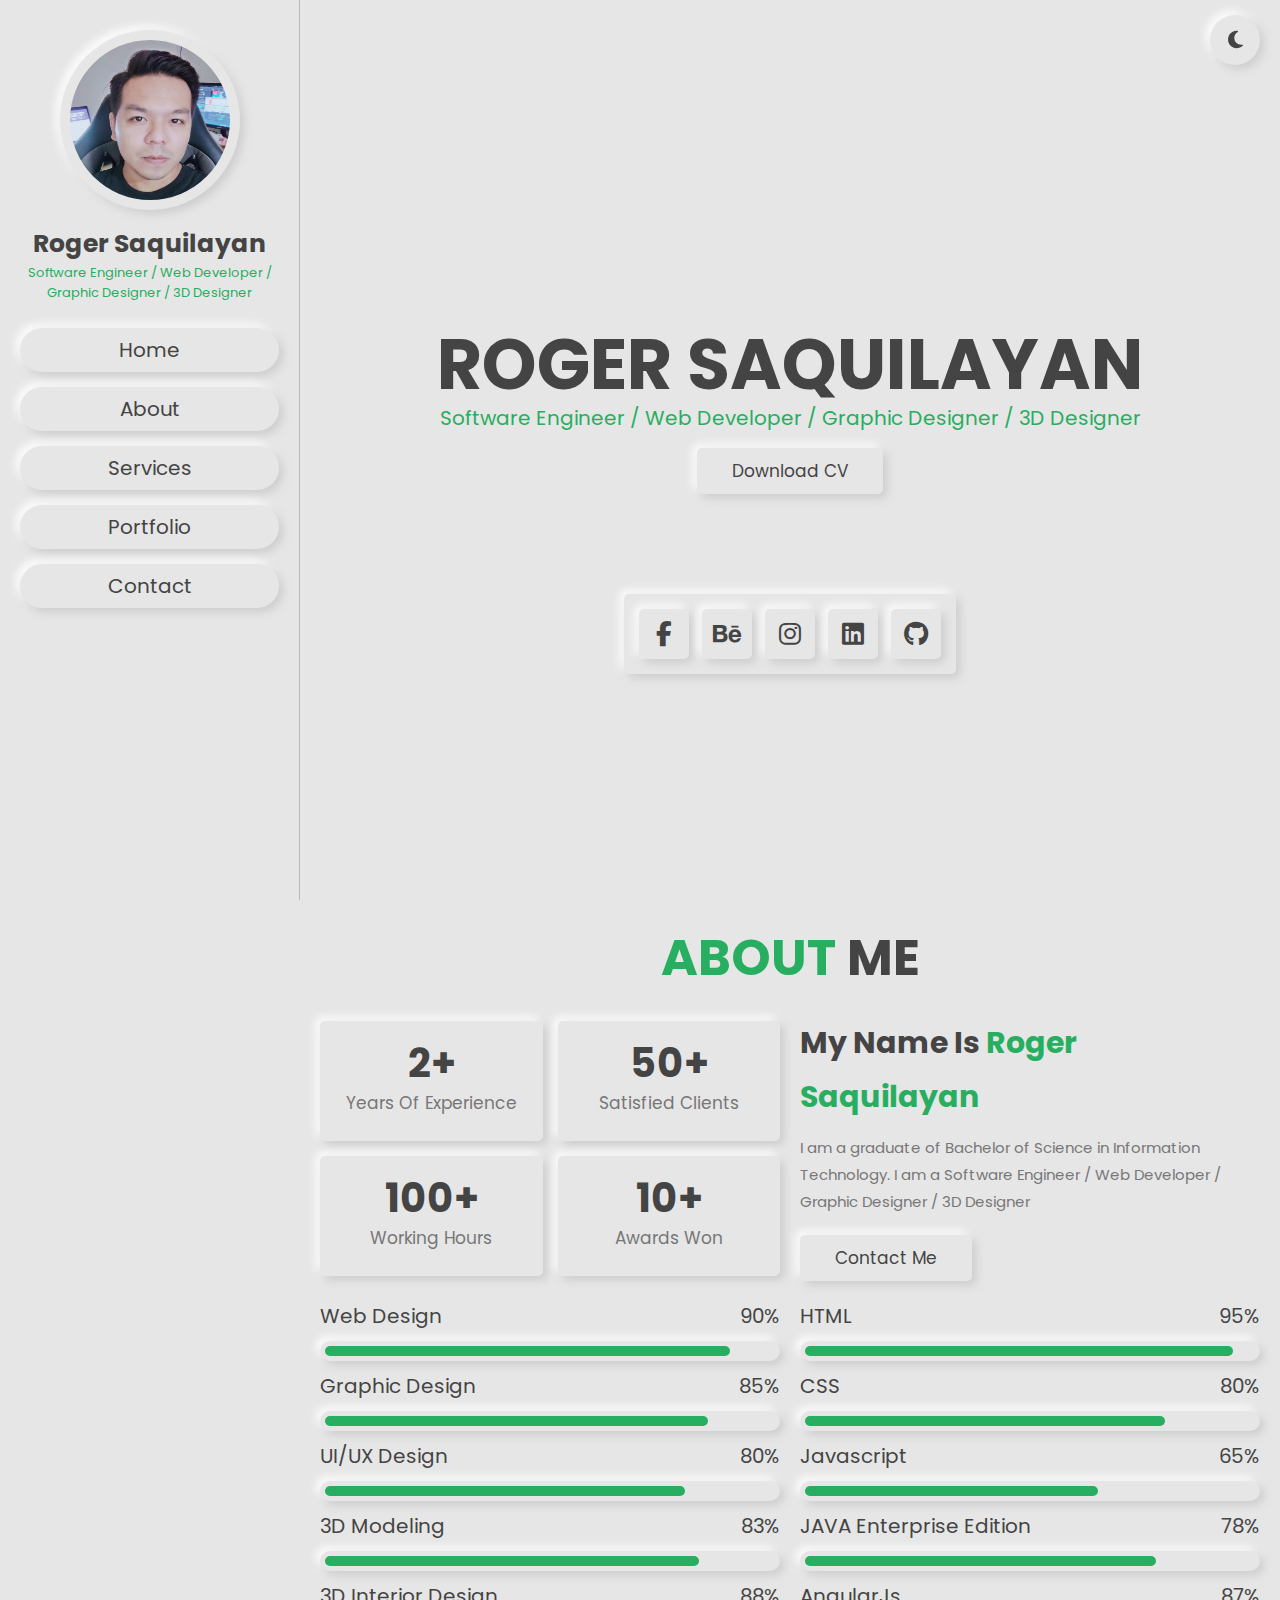
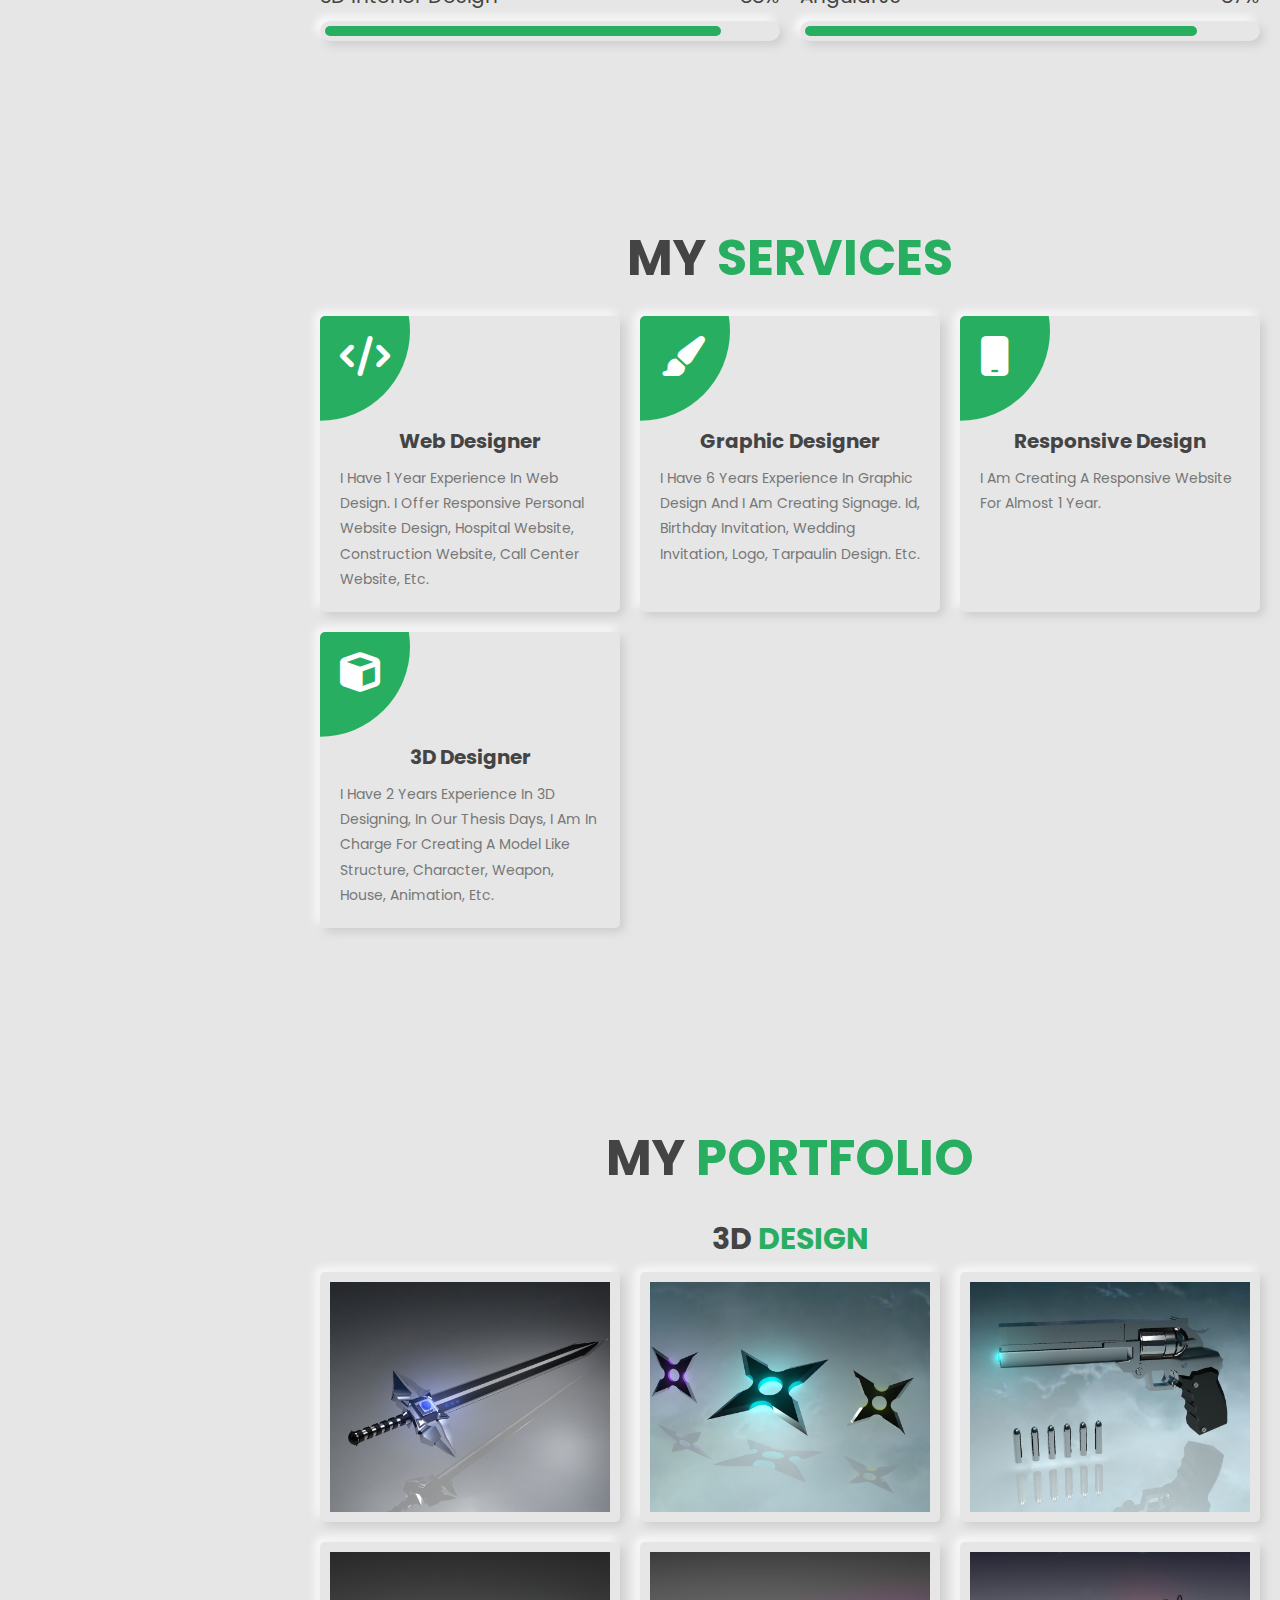
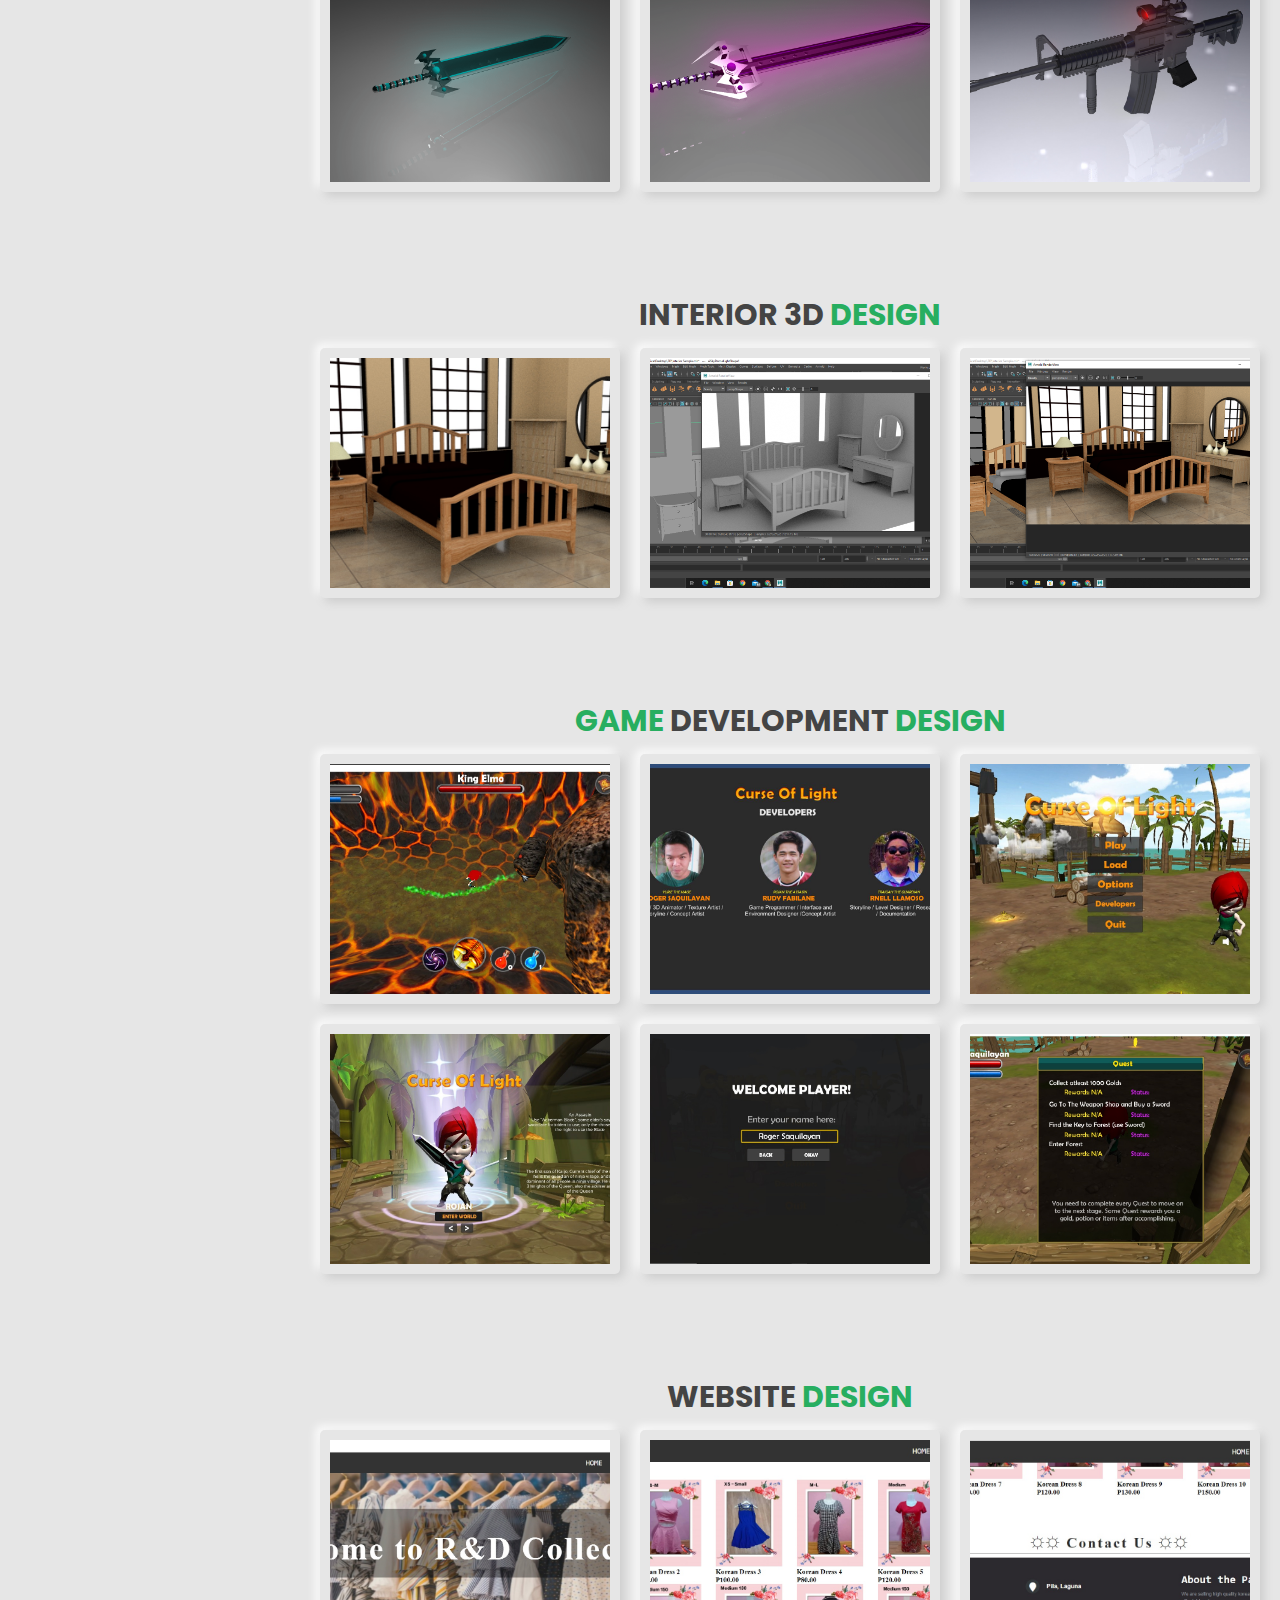
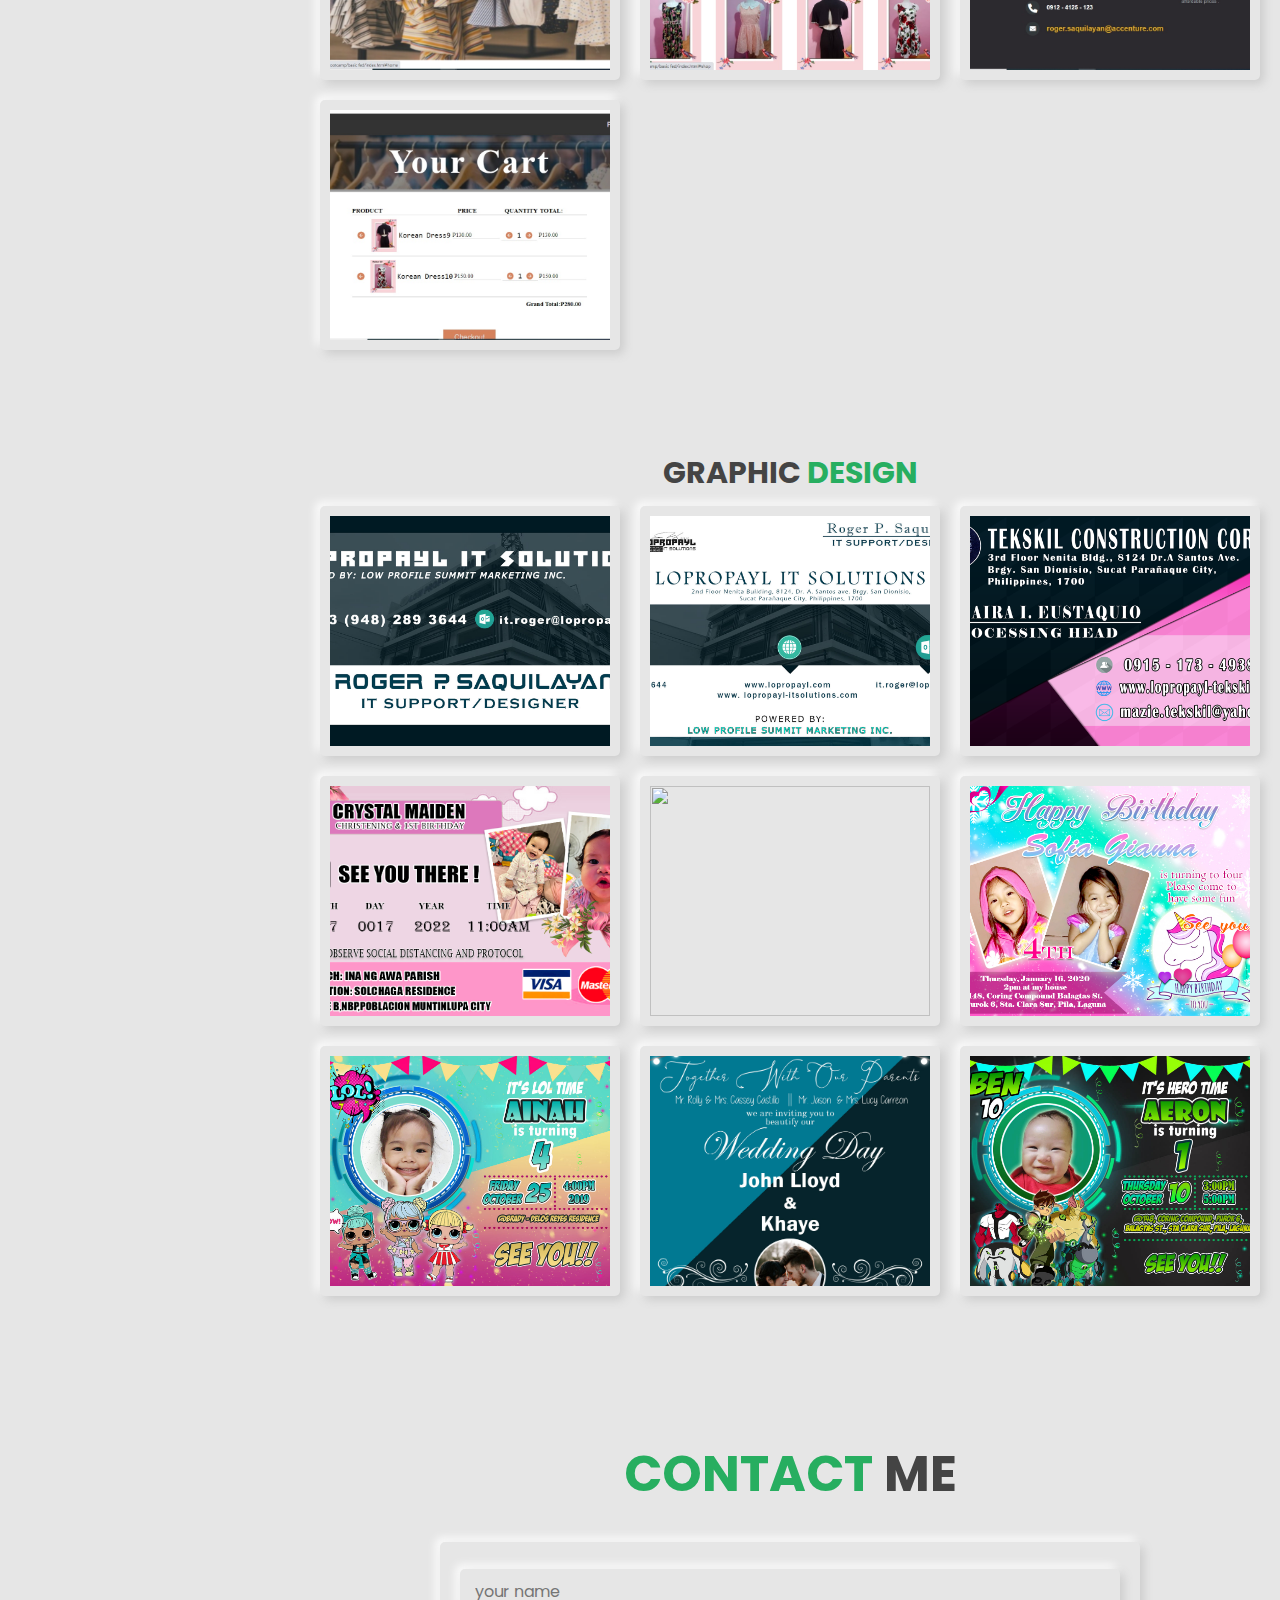
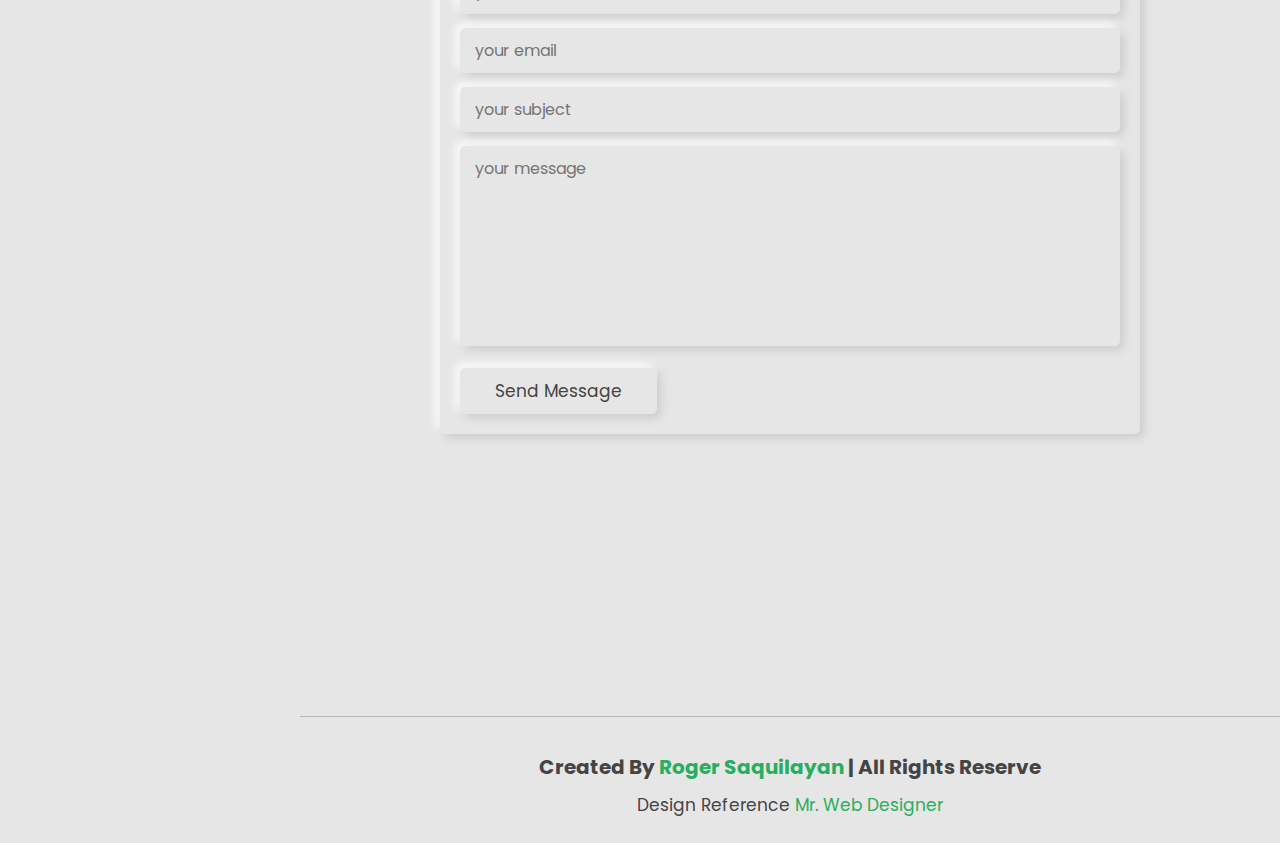
==== index.html @ 57793766 "2nd commit github" ====
<!DOCTYPE html>
<html lang="en">
<head>
    <meta charset="UTF-8">
    <meta http-equiv="X-UA-Compatible" content="IE=edge">
    <meta name="viewport" content="width=device-width, initial-scale=1.0">
    <title>Roger Saquilayan</title>

    <!-- font awesome cdn link  -->
    <link rel="stylesheet" href="https://cdnjs.cloudflare.com/ajax/libs/font-awesome/6.1.1/css/all.min.css">

    <!-- custome css file link -->
    <link rel="stylesheet" href="style.css">
</head>
<body>
    
    <!-- header section start -->
    <header class="header">

        <div class="user">
            <img src="image/profile.jpg" alt="">
            <h3>Roger Saquilayan</h3>
            <p>
                Software Engineer / Web developer / Graphic Designer / 3D Designer
            </p>
        </div>

        <nav class="navbar">
            <a href="#home">home</a>
            <a href="#about">about</a>
            <a href="#services">services</a>
            <a href="#portfolio">portfolio</a>
            <a href="#contact">contact</a>
        </nav>

    </header>
    <!-- header section end -->

    <div id="menu-btn" class="fas fa-bars"></div>

    <!-- theme toggler -->

    <div id="theme-toggler" class="fas fa-moon"></div>


    <!-- home section start -->

    <section class="home" id="home">
        <div class="content">
            <h3>Roger Saquilayan</h3>
            <p>Software Engineer / Web developer / Graphic Designer / 3D Designer</p>
            <a href="data/Roger CV 2022.pdf" class="btn" download>Download CV</a>
        </div>

        <div class="share">
            <a href="https://www.facebook.com/rogersaqui1234/" class="fab fa-facebook-f"></a>
            <a href="https://www.behance.net/yurie2315" class="fab fa-behance"></a>
            <a href="https://www.instagram.com/rogersaquilayan/" class="fab fa-instagram"></a>
            <a href="https://www.linkedin.com/in/roger-saquilayan-77a71b1bb/" class="fab fa-linkedin"></a>
            <a href="https://github.com/yurie2315" class="fab fa-github"></a>
        </div>
    </section>

    <!-- home section end -->


    <!-- about section start  -->

    <section class="about" id="about">

        <h1 class="heading"><span>about</span> me</h1>
        <div class="row">
            <div class="box-container">

                <div class="box">
                    <h3>2+</h3>
                    <p>years of experience</p>
                </div>

                <div class="box">
                    <h3>50+</h3>
                    <p>Satisfied clients</p>
                </div>

                <div class="box">
                    <h3>100+</h3>
                    <p>Working hours</p>
                </div>

                <div class="box">
                    <h3>10+</h3>
                    <p>Awards won</p>
                </div>

            </div>

            <div class="content">
                <h3>my name is <span>Roger Saquilayan</span></h3>
                <p>I am a graduate of Bachelor of Science in Information Technology.
                     I am a Software Engineer / Web Developer / Graphic Designer / 3D Designer
                </p>

                <a href="#" class="btn">contact me</a>
            </div>

        </div>

        <div class="row">

            <div class="progress">
                <h3>web design <span>90%</span></h3>
                <div class="bar bar-1-1"><span></span></div>
                <h3>graphic design <span>85%</span></h3>
                <div class="bar bar-1-2"><span></span></div>
                <h3>UI/UX design <span>80%</span></h3>
                <div class="bar bar-1-3"><span></span></div>
                <h3>3D modeling <span>83%</span></h3>
                <div class="bar bar-1-4"><span></span></div>
                <h3>3D interior design <span>88%</span></h3>
                <div class="bar bar-1-5"><span></span></div>
            </div>

            <div class="progress">
                <h3>HTML <span>95%</span></h3>
                <div class="bar bar-2-1"><span></span></div>
                <h3>CSS <span>80%</span></h3>
                <div class="bar bar-2-2"><span></span></div>
                <h3>javascript <span>65%</span></h3>
                <div class="bar bar-2-3"><span></span></div>
                <h3>JAVA Enterprise Edition <span>78%</span></h3>
                <div class="bar bar-2-4"><span></span></div>
                <h3>AngularJs <span>87%</span></h3>
                <div class="bar bar-2-5"><span></span></div>
            </div>

        </div>

    </section>

    <!-- about section end  -->

    <!-- service section start  -->

    <section class="services" id="services">
        <h1 class="heading">my <span>services</span></h1>

        <div class="box-container">

            <div class="box">
                <i class="fas fa-code"></i>
                <h3>web designer</h3>
                <p> I have 1 year experience in Web Design.
                    I offer responsive Personal Website Design, Hospital Website, Construction Website,
                    Call Center Website, Etc.</p>
            </div>

             <div class="box">
                <i class="fas fa-paint-brush"></i>
                <h3>graphic designer</h3>
                <p>I have 6 years experience in graphic design and I am creating signage. id, 
                    birthday invitation, wedding invitation, logo, tarpaulin design. etc.</p>
            </div>

            <div class="box">
                <i class="fas fa-mobile"></i>
                <h3>responsive design</h3>
                <p>I am creating a responsive website for almost 1 year.</p>
            </div>

            <div class="box">
                <i class="fas fa-cube"></i>
                <h3>3D Designer</h3>
                <p>I have 2 years experience in 3D Designing, In our thesis days, i am in charge for creating
                    a model like structure, character, weapon, house, animation, etc.
                </p>
            </div>

        </div>
    </section>

    <!-- service section end  -->

    <!-- portfolio section start  -->

    <section class="portfolio" id="portfolio">

        <h1 class="heading">my <span>portfolio</span></h1>

        <!-- 3D Design  -->
            <h3 class="subheading">3D <span>Design</span> </h3>
            <div class="box-container">
            
                <div class="box">
                    <img src="image/3D-1.jpeg" alt="">
                    <div class="content">
                        <h3>Sci-fi Sword</h3>
                    </div>
                </div>

                <div class="box">
                    <img src="image/3D-2.jpeg" alt="">
                    <div class="content">
                        <h3>Shuriken</h3>
                    </div>
                </div>

                <div class="box">
                    <img src="image/3D-3.jpeg" alt="">
                    <div class="content">
                        <h3>vash stampede gun</h3>
                    </div>
                </div>

                <div class="box">
                    <img src="image/3D-4.png" alt="">
                    <div class="content">
                        <h3>Final fantasy sword</h3>
                    </div>
                </div>

                <div class="box">
                    <img src="image/3D-5.png" alt="">
                    <div class="content">
                        <h3>Customize Sci-fi Sword</h3>
                    </div>
                </div>

                <div class="box">
                    <img src="image/3D-6.jpeg" alt="">
                    <div class="content">
                        <h3>M4A1 Rifle</h3>
                    </div>
                </div>

            </div>

<!-- Interior Design  -->
            <h3 class="subheading">Interior 3D <span>Design</span> </h3>
            <div class="box-container">
                <div class="box">
                    <img src="image/I3D-1.jpg" alt="">
                    <div class="content">
                        <h3>Interior Design Room</h3>
                    </div>
                </div>

                <div class="box">
                    <img src="image/I3D-2.png" alt="">
                    <div class="content">
                        <h3>Interior Design Room Preview</h3>
                    </div>
                </div>

                <div class="box">
                    <img src="image/I3D-3.png" alt="">
                    <div class="content">
                        <h3>Interior Design Room Render Preview</h3>
                    </div>
                </div>
            </div>


<!-- Game Developer Thesis  -->

            <h3 class="subheading"><span> Game </span> Development <span>Design</span> </h3>
            <div class="box-container">
                <div class="box">
                    <img src="image/TD-1.jpg" alt="">
                    <div class="content">
                        <h3>Curse of Light Boss</h3>
                    </div>
                </div>

                <div class="box">
                    <img src="image/TD-2.jpg" alt="">
                    <div class="content">
                        <h3>Curse of Light Developer</h3>
                    </div>
                </div>

                <div class="box">
                    <img src="image/TD-3.jpg" alt="">
                    <div class="content">
                        <h3>Curse of Light main menu</h3>
                    </div>
                </div>

                <div class="box">
                    <img src="image/TD-4.jpg" alt="">
                    <div class="content">
                        <h3>Curse of Light Character Selection</h3>
                    </div>
                </div>

                <div class="box">
                    <img src="image/TD-5.jpg" alt="">
                    <div class="content">
                        <h3>Curse of Light Choosing name</h3>
                    </div>
                </div>

                <div class="box">
                    <img src="image/TD-6.jpg" alt="">
                    <div class="content">
                        <h3>Curse of Light in Game</h3>
                    </div>
                </div>
            </div>

<!-- Website Design  -->


            <h3 class="subheading">Website <span>Design</span> </h3>
            <div class="box-container">
                <div class="box">
                    <img src="image/WD-1.jpg" alt="">
                    <div class="content">
                        <h3>R&D Collection home</h3>
                    </div>
                </div>

                <div class="box">
                    <img src="image/WD-1-shop.jpg" alt="">
                    <div class="content">
                        <h3>R&D Collection shop</h3>
                    </div>
                </div>

                <div class="box">
                    <img src="image/WD-1-contact.jpg" alt="">
                    <div class="content">
                        <h3>R&D Collection contact</h3>
                    </div>
                </div>

                <div class="box">
                    <img src="image/WD-1-cart.jpg" alt="">
                    <div class="content">
                        <h3>R&D Collection cart</h3>
                    </div>
                </div>
            </div>

<!-- Graphic Design  -->

            <h3 class="subheading">Graphic <span>Design</span> </h3>
            <div class="box-container">
                <div class="box">
                    <img src="image/GD-1.jpg" alt="">
                    <div class="content">
                        <h3>LP Business Card</h3>
                    </div>
                </div>

                <div class="box">
                    <img src="image/GD-2.jpg" alt="">
                    <div class="content">
                        <h3>LP Business Card 2</h3>
                    </div>
                </div>

                <div class="box">
                    <img src="image/GD-3.png" alt="">
                    <div class="content">
                        <h3>Tekskil Business Card</h3>
                    </div>
                </div>

                <div class="box">
                    <img src="image/GD-4.jpg" alt="">
                    <div class="content">
                        <h3>ATM Invitation Card Design</h3>
                    </div>
                </div>

                <div class="box">
                    <img src="image/GD-5.jpg" alt="">
                    <div class="content">
                        <h3>Tarpaulin 4x7</h3>
                    </div>
                </div>

                <div class="box">
                    <img src="image/GD-6.jpg" alt="">
                    <div class="content">
                        <h3>Birthday Invitation Card</h3>
                    </div>
                </div>

                <div class="box">
                    <img src="image/GD-7.jpg" alt="">
                    <div class="content">
                        <h3>Birthday Invitation Card 2</h3>
                    </div>
                </div>

                <div class="box">
                    <img src="image/GD-8.jpg" alt="">
                    <div class="content">
                        <h3>Wedding Invitation</h3>
                    </div>
                </div>

                <div class="box">
                    <img src="image/GD-9.jpg" alt="">
                    <div class="content">
                        <h3>Birthday Invitation Card 3</h3>
                    </div>
                </div>
            </div>

            
    </section>

    <!-- portfolio section end  -->

    <!-- contact section start  -->

    <section class="contact" id="contact">
        <h1 class="heading"><span>contact</span> me</h1>

        <form action="https://formsubmit.co/yurie_2315@yahoo.com" method="POST">
            <input type="text" placeholder="your name" class="box" name="name" id="name">
            <input type="email" placeholder="your email" class="box" name="email" id="emailInfo">
            <input type="text" placeholder="your subject" class="box" name="subject" id="phoneNumber">
            <textarea name="" class="box" placeholder="your message" name="comments, questions" id="comments" cols="30" rows="10"></textarea>
            <input type="submit" value="send message" class="btn">
        </form>
    </section>

    <!-- contact section end  -->

    <div class="credit">
        <h3> created by <span> Roger Saquilayan</span> | all rights reserve </h3>
        <p> Design reference<a href="https://www.youtube.com/c/MrWebDesignerAnas"> <span> Mr. Web Designer </span></a></p>
    </div>
    
    


    <!-- custom js file link  -->
    <script src="script.js"></script>

</body>
</html>
---- style.css ----
@import url('https://fonts.googleapis.com/css2?family=Poppins:wght@100;200;300;400;500;600;700&display=swap');

:root{
    --green:#27ae60;
    --black:#444;
    --light-color:#777;
    --bg-color:#e6e6e6;
    --border: .1rem solid rgba(0,0,0,.2);
    --box-shadow: .4rem .4rem 1rem #ccc,
                  -.4rem -.4rem 1rem #fff;
    --box-shadow-inset: .4rem .4rem 1rem #ccc inset,
                  -.4rem -.4rem 1rem #fff inset;
}


*{
    font-family: 'Poppins', sans-serif;
    margin: 0; padding: 0;
    box-sizing: border-box;
    outline: none; border: none;
    text-decoration: none;
    text-transform: capitalize;
    transition: .2s linear;
}


html {
    font-size: 62.5%;
    overflow-x: hidden;
    scroll-behavior: smooth;
}

body {
    background: var(--bg-color);
    padding-left: 30rem;
}

body.active {
    --black:#fff;
    --light-color:#ddd;
    --bg-color:#222;
    --border: .1rem solid rgba(0,0,0,.2);
    --box-shadow: .4rem .4rem 1rem #111,
                  -.4rem -.4rem 1rem #333;
    --box-shadow-inset: .4rem .4rem 1rem #111 inset,
                  -.4rem -.4rem 1rem #333 inset;
}

section {
    min-height: 100vh;
    padding: 2rem;
}

.btn {
    margin-top: 1rem;
    display: inline-block;
    padding: 1rem 3.5rem;
    border-radius: .5rem;
    font-size: 1.7rem;
    cursor: pointer;
    background: none;
    color: var(--black);
    box-shadow: var(--box-shadow);
}

.btn:hover {
    box-shadow: var(--box-shadow-inset);
    color: var(--green);
}

.heading {
    text-align: center;
    font-size: 5rem;
    color: var(--black);
    text-transform: uppercase;
    padding-bottom: 2rem;
}

.heading span {
    color: var(--green);
    text-transform: uppercase;
}

.subheading {
    text-align: center;
    font-size: 3rem;
    color: var(--black);
    text-transform: uppercase;
    padding-bottom: 1rem;
}

.subheading span {
    color: var(--green);
    text-transform: uppercase;
}

.header {
    position: fixed;
    top:0; left: 0;
    z-index: 999;
    background: var(--bg-color);
    width: 30rem;
    border-right: var(--border);
    height: 100%;
    padding: 2rem;
    text-align: center;
}

.header .user img {
    margin: 1rem 0;
    border: 1rem solid transparent;
    border-radius: 50%;
    height: 18rem;
    width: 18rem;
    box-shadow: var(--box-shadow);
}

.header .user h3 {
    color: var(--black);
    font-size: 2.5rem;
}

.header .user p {
    color: var(--green);
    font-size: 1.3rem;
}

.header .navbar {
    padding-top: 1rem;
}

.header .navbar a {
    display: block;
    margin: 1.5rem 0;
    padding: .7rem;
    border-radius: 5rem;
    font-size: 2rem;
    box-shadow: var(--box-shadow);
    color: var(--black);
}

.header .navbar a:hover {
    background: var(--green);
    color: #fff;
}


#menu-btn {
    position: fixed;
    top: 1.5rem; left: 2rem;
    z-index: 1000;
    height: 5rem;
    width: 5rem;
    line-height: 5rem;
    border-radius: 50%;
    font-size: 2rem;
    cursor: pointer;
    box-shadow: var(--box-shadow);
    text-align: center;
    color: var(--black);
    display: none;
    background: var(--bg-color);
}


#menu-btn:hover {
    color: var(--green);
    box-shadow: var(--box-shadow-inset);
}


#theme-toggler {
    position: fixed;
    top: 1.5rem; right: 2rem;
    z-index: 1000;
    height: 5rem;
    width: 5rem;
    line-height: 5rem;
    border-radius: 50%;
    font-size: 2rem;
    cursor: pointer;
    box-shadow: var(--box-shadow);
    text-align: center;
    color: var(--black);
    background: var(--bg-color);
}

#theme-toggler:hover {
    color: var(--green);
    box-shadow: var(--box-shadow-inset);
}

.home {
    display: flex;
    flex-flow: column;
    align-items: center;
    justify-content: center;
    text-align: center;
}

.home .content h3{
    font-size: 7rem;
    color: var(--black);
    line-height: 1.1;
    text-transform: uppercase;
}

.home .content p{
    font-size: 2rem;
    color: var(--green);
    padding-bottom: .5rem;
}

.home .share {
    position: relative;
    top: 10rem;
    border-radius: .5rem;
    box-shadow: var(--box-shadow);
    padding: 1rem;
}

.home .share a {
    height: 5rem;
    width: 5rem;
    line-height: 5rem;
    box-shadow: var(--box-shadow);
    margin: .5rem;
    font-size: 2.5rem;
    color: var(--black);
    border-radius: .5rem;
}

.home .share a:hover {
    box-shadow: var(--box-shadow-inset);
    color: var(--green);
}

.about .row {
    display: flex;
    align-items: center;
    flex-wrap: wrap-reverse;
    gap: 2rem;
}

.about .row .box-container {
    flex: 1 1 40rem;
    display: flex;
    flex-wrap: wrap;
    gap: 1.5rem;
}

.about .row .box-container .box {
    flex: 1 1 18rem;
    text-align: center;
    padding: 2rem;
    border-radius: .5rem;
    box-shadow: var(--box-shadow);
}

.about .row .box-container .box h3 {
    font-size: 4rem;
    color: var(--black);
    line-height: 1.1;
}

.about .row .box-container .box p {
    font-size: 1.7rem;
    color: var(--light-color);
    padding: .5rem 0;
}

.about .row .content {
    flex: 1 1 40rem;
}

.about .row .content p{
    text-transform: none;
}

.about .row .content h3 {
    font-size: 3rem;
    color: var(--black);
    line-height: 1.8;
}

.about .row .content p {
    font-size: 1.5rem;
    color: var(--light-color);
    line-height: 1.8;
    padding: 1rem 0;
}

.about .row .content span {
    color: var(--green);
}

.about .row:nth-child(3){
    padding-top: 2rem;
}

.about .row .progress {
    flex: 1 1 40rem;
}

.about .row .progress h3 {
    color: var(--black);
    font-weight: normal;
    font-size: 2rem;
    display: flex;
    align-items: center;
    justify-content: space-between;
}

.about .row .progress .bar {
    box-shadow: var(--box-shadow);
    border-radius: 5rem;
    height: 2rem;
    padding: .5rem;
    margin: 1rem 0;
}

.about .row .progress .bar span {
    display: block;
    height: 100%;
    background: var(--green);
    border-radius: 5rem;
}

.about .row .progress .bar-1-1 span {
    width: 90%;
}

.about .row .progress .bar-1-2 span {
    width: 85%;
}

.about .row .progress .bar-1-3 span {
    width: 80%;
}

.about .row .progress .bar-1-4 span {
    width: 83%;
}

.about .row .progress .bar-1-5 span {
    width: 88%;
}


.about .row .progress .bar-2-1 span {
    width: 95%;
}

.about .row .progress .bar-2-2 span {
    width: 80%;
}

.about .row .progress .bar-2-3 span {
    width: 65%;
}

.about .row .progress .bar-2-4 span {
    width: 78%;
}

.about .row .progress .bar-2-5 span {
    width: 87%;
}

/* section services start  */

.services .box-container {
    display: grid;
    grid-template-columns: repeat(auto-fit, minmax(27rem, 1fr));
    gap: 2rem; 
}

.services .box-container .box {
    padding: 2rem;
    border-radius: .5rem;
    box-shadow: var(--box-shadow);
    position: relative;
    z-index: 0;
    overflow: hidden;
    align-items: center;
    justify-items: center;
    justify-content: center;
    position: relative;
}

.services .box-container .box i {
    font-size: 4rem;
    padding-bottom: 5rem;
    color: #fff;
}

.services .box-container .box h3 {
    font-size: 2rem;
    padding-bottom: 1rem;
    color: var(--black);
}

.services .box-container .box p {
    font-size: 1.4rem;
    line-height: 1.8;
    color: var(--light-color);
}

.services .box-container .box::before {
    content: '';
    position: absolute;
    top: 0; left: 0;
    height: 100%;
    width: 100%;
    background: var(--green);
    z-index: -1;
    clip-path: circle(9rem at 0% 5%);
    transition: .3s linear;
}

.services .box-container .box:hover::before {
    clip-path: circle(100%);
}

.services .box-container .box:hover > * {
    color: #fff;
}

/* section services end  */

/* portfolio section start  */

.portfolio .box-container {
    display: grid;
    grid-template-columns: repeat(auto-fit, minmax(27rem, 1fr));
    gap: 2rem;
    padding-bottom: 10rem;
}

.portfolio .box-container .box {
    height: 25rem;
    border-radius: .5rem;
    overflow: hidden;
    box-shadow: var(--box-shadow);
    position: relative;
    border: 1rem solid transparent;
}


.portfolio .box-container .box img {
    height: 100%;
    width: 100%;
    object-fit: cover;
}

.portfolio .box-container .box .content {
    position: absolute;
    top: 0; left: 0;
    height: 100%;
    width: 100%;
    background: var(--bg-color);
    display: grid;
    place-items: center;
    transform: scale(0);
}

.portfolio .box-container .box:hover .content {
    transform: scale(1);
}

.portfolio .box-container .box .content h3{
    font-size: 2.5rem;
    color: var(--black);
    text-transform: uppercase;
    transform: translateY(-5rem);
    opacity: 0;
    transition-delay: .2s;
    text-align: center;
   
}

.portfolio .box-container .box:hover .content h3 {
    transform: translateY(0rem);
    opacity: 1;
}

/* portfolio section end  */

/* contact section start  */

.contact form {
    margin: 1rem auto;
    max-width: 70rem;
    border-radius: .5rem;
    box-shadow: var(--box-shadow);
    padding: 2rem;
}

.contact form .box {
    padding: 1rem 1.5rem;
    background: none;
    width: 100%;
    color: var(--black);
    font-size: 1.6rem;
    box-shadow: var(--box-shadow);
    text-transform: none;
    margin: .7rem 0;
    border-radius: .5rem;
}

.contact form textarea {
    height: 20rem;
    resize: none;
}

.contact form .box:focus {
    box-shadow: var(--box-shadow-inset);
}

/* contact section end  */

.credit {
   
    padding: 2.5rem 1rem;
 
    border-top: var(--border);
    color: var(--black);
}

.credit h3  {
    font-size: 2rem;
    text-align: center;
    color: var(--black);
    margin-top: 1rem;
}

.credit p{
    font-size: 1.7rem;
    text-align: center;
    color: var(--black);
    margin-top: 1rem;
    text-decoration: none;
}

.credit span {
    color: var(--green);
}


/* media queries */
@media (max-width: 991px) {
    html {
        font-size: 55%;
    }

    body {
        padding-left: 0;
    }

    .header {
        left: -110%;
    }

    .header.active {
        left: 0%;
        transition: .4s linear;
    }

    #menu-btn{
        display: initial;
    }
    
}

@media (max-width: 450px) {
    html {
        font-size: 50%;
    }

    .header {
        width: 100%;
        border-right: 0;
    }
}

@media (max-width: 450px) {
    html {
        font-size: 40%;
    }
    .header {
        width: 100%;
        border-right: 0;
    }
}
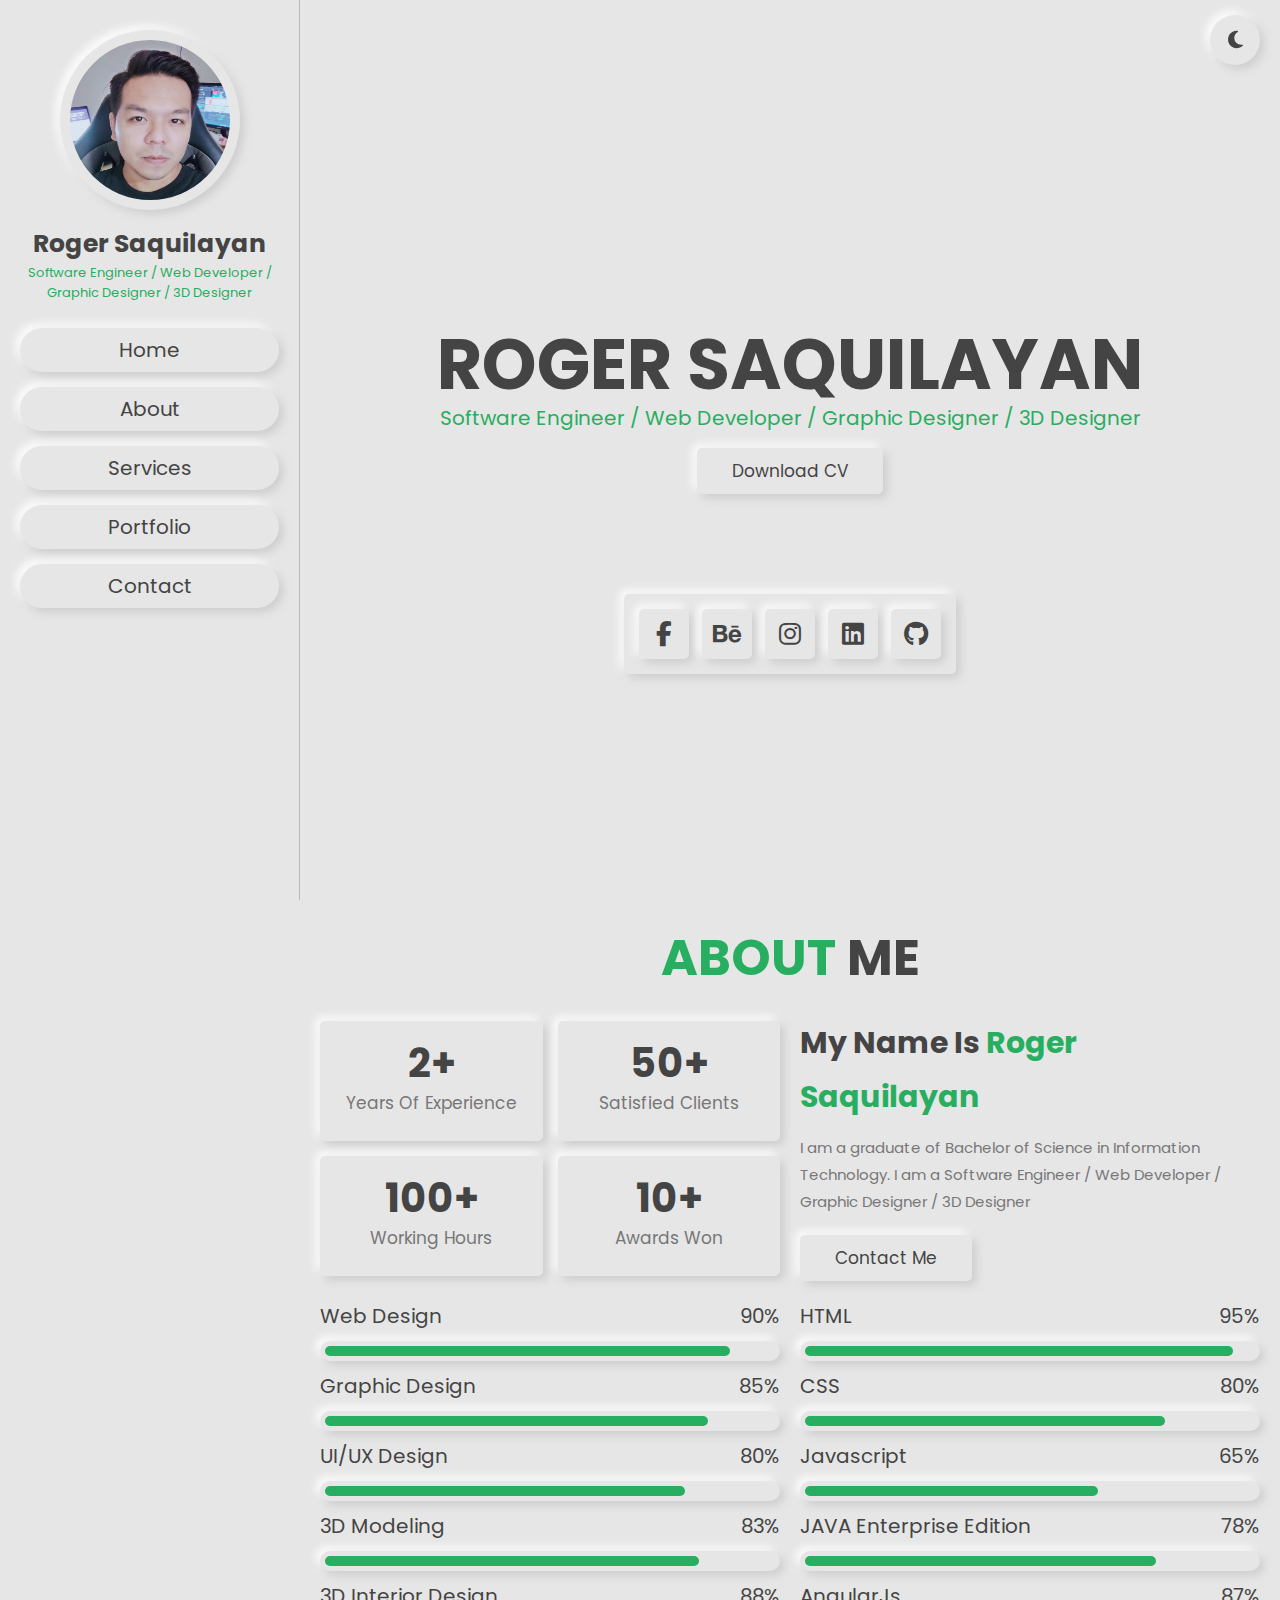
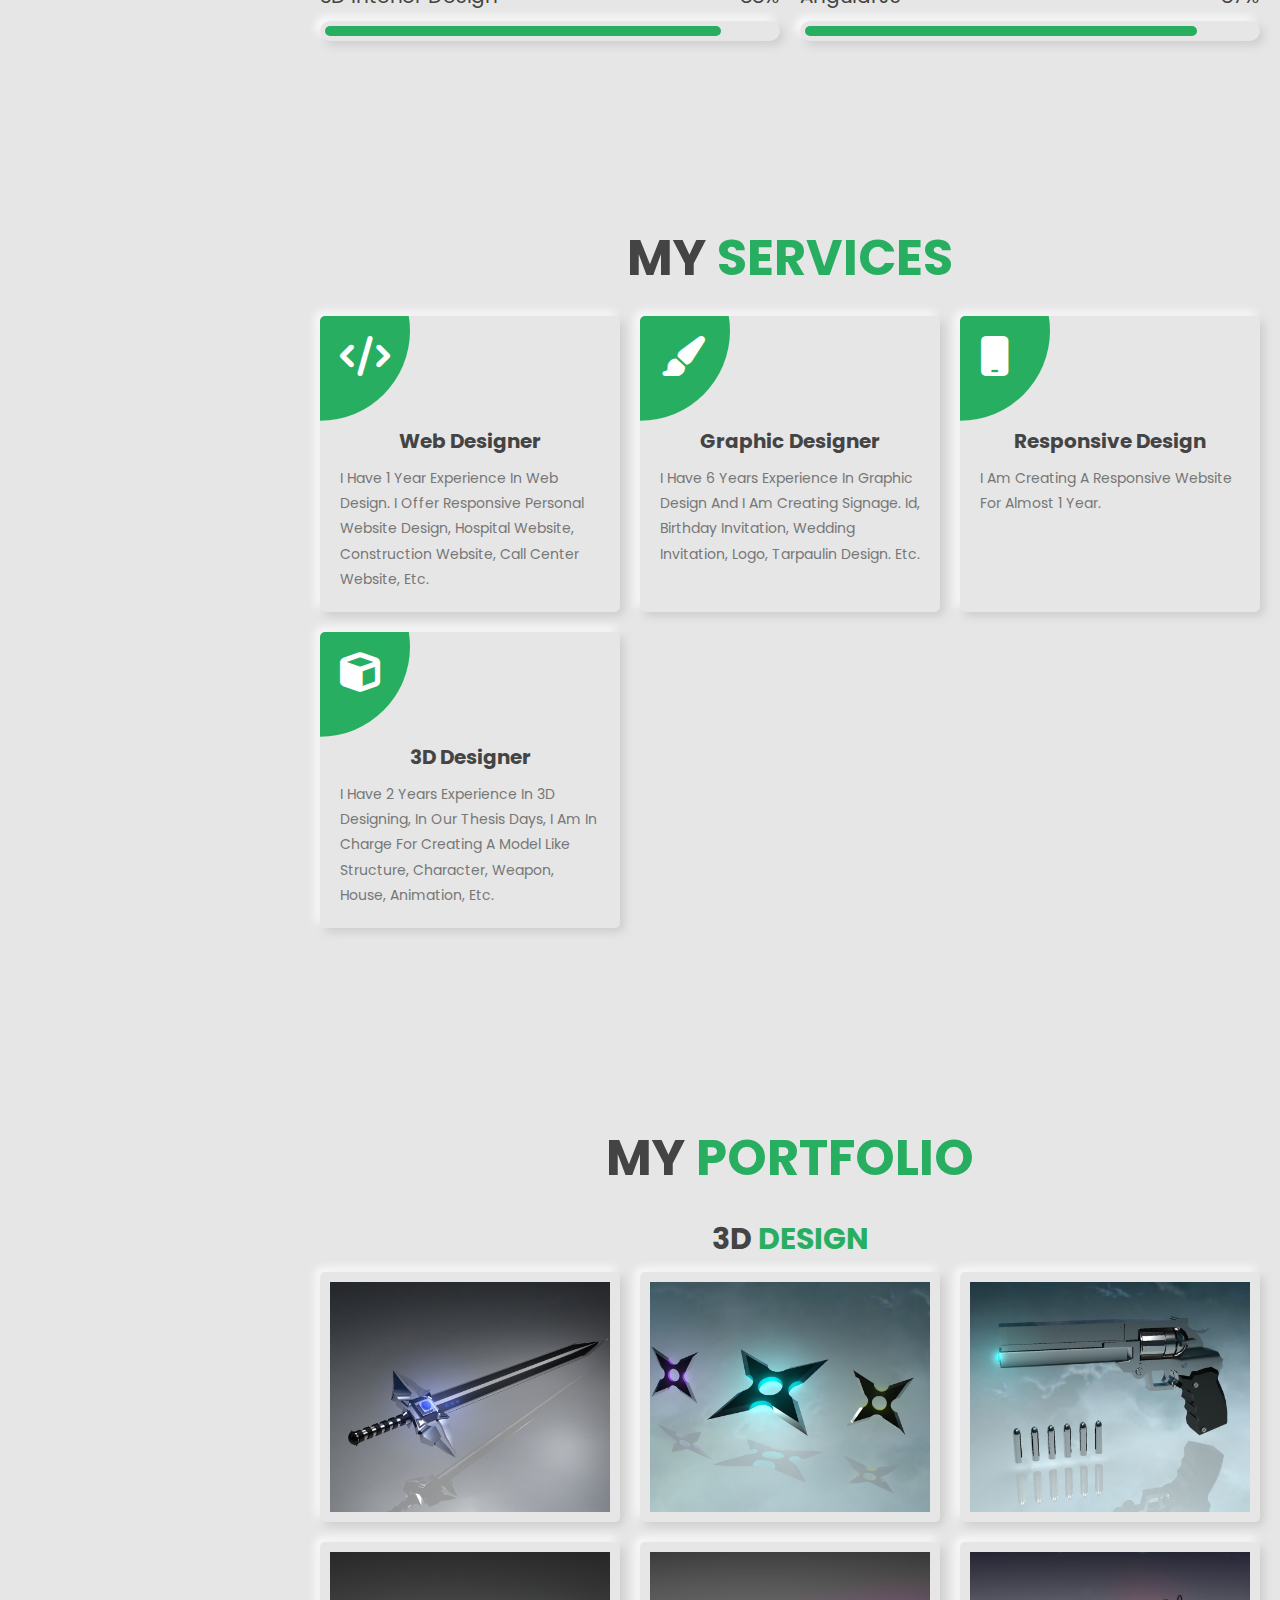
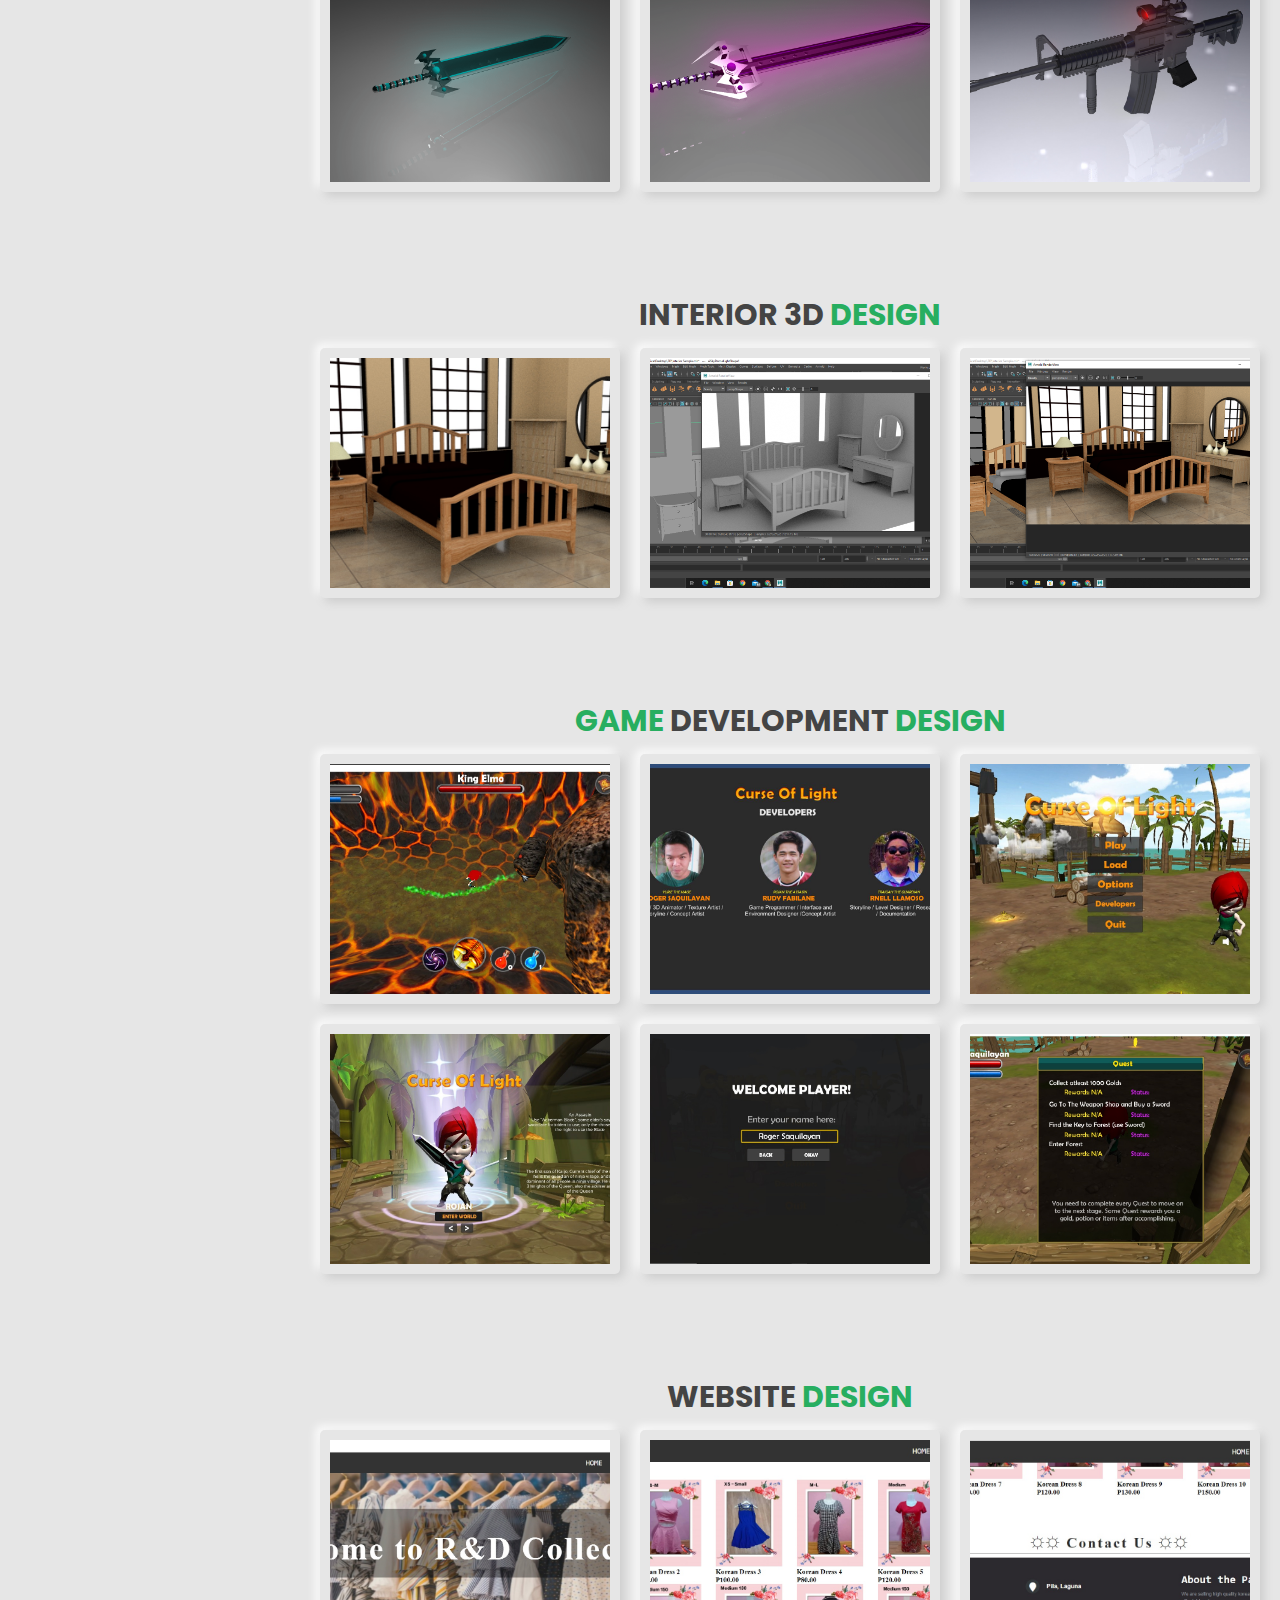
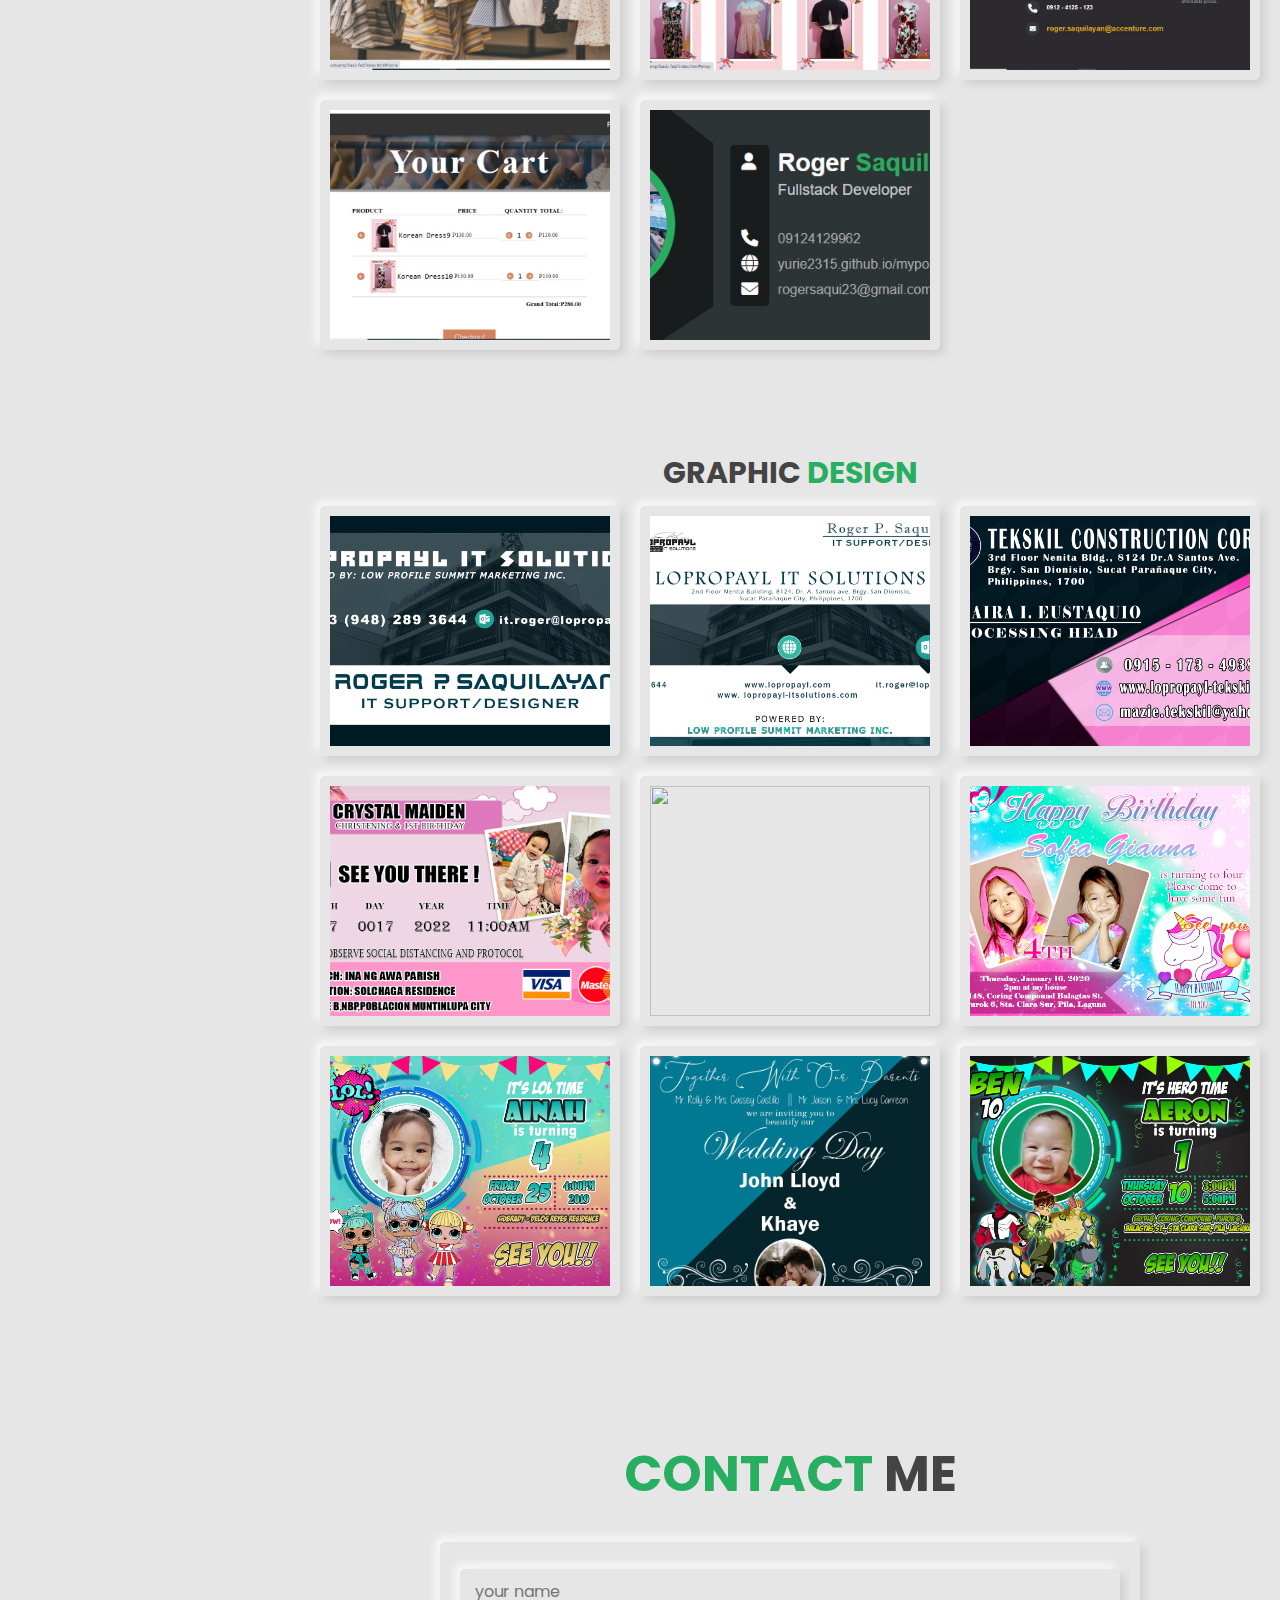
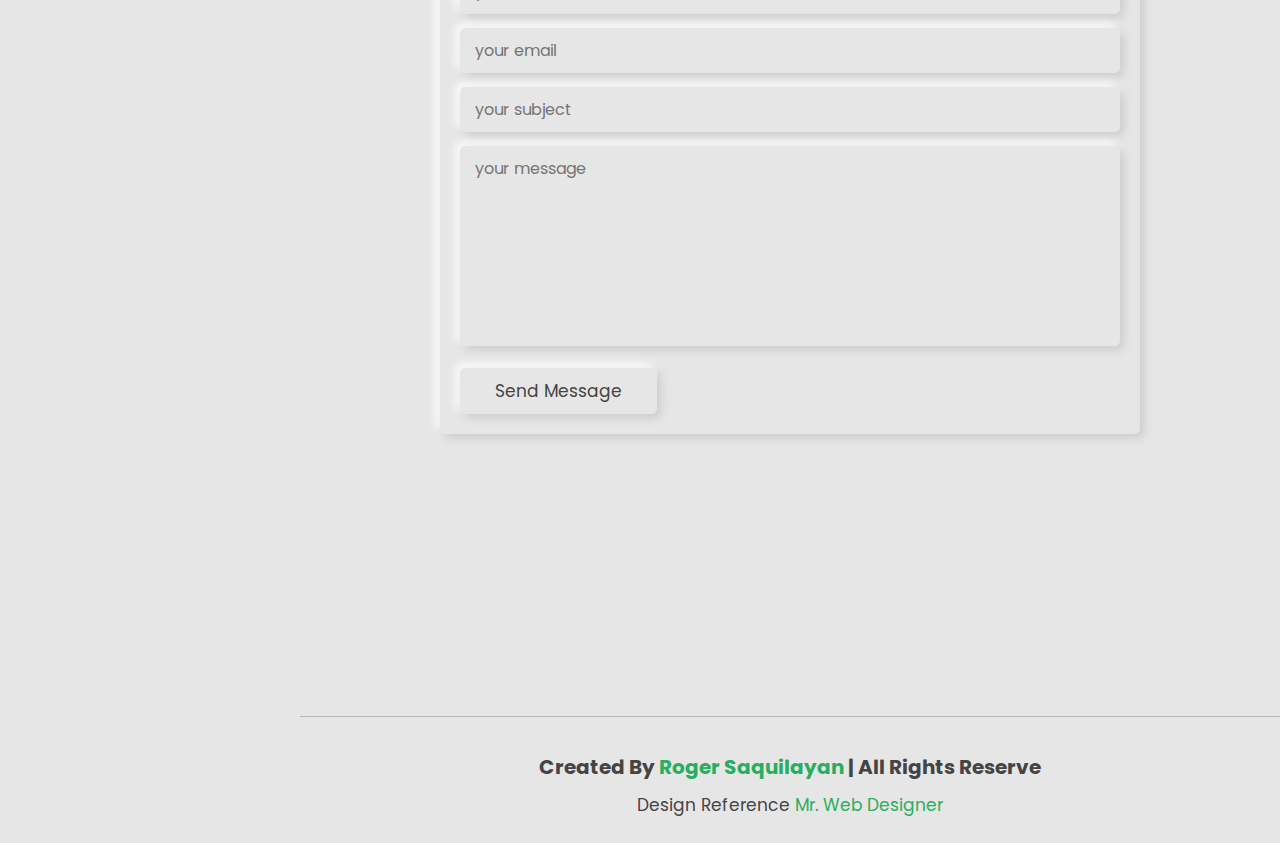
==== commit f3f18daa: "adding signature jpg" ====
--- a/index.html
+++ b/index.html
@@ -30,7 +30,7 @@
             <a href="#about">about</a>
             <a href="#services">services</a>
             <a href="#portfolio">portfolio</a>
-            <a href="#contact">contact</a>
+            <a href="#contacts">contact</a>
         </nav>
 
     </header>
@@ -339,6 +339,13 @@
                         <h3>R&D Collection cart</h3>
                     </div>
                 </div>
+
+                <div class="box">
+                    <img src="image/WD-1-signature.jpg" alt="">
+                    <div class="content">
+                        <h3>R&D Collection cart</h3>
+                    </div>
+                </div>
             </div>
 
 <!-- Graphic Design  -->
@@ -416,14 +423,25 @@
 
     <!-- contact section start  -->
 
-    <section class="contact" id="contact">
+    <section class="contact" id="contacts">
         <h1 class="heading"><span>contact</span> me</h1>
 
-        <form action="https://formsubmit.co/yurie_2315@yahoo.com" method="POST">
-            <input type="text" placeholder="your name" class="box" name="name" id="name">
-            <input type="email" placeholder="your email" class="box" name="email" id="emailInfo">
-            <input type="text" placeholder="your subject" class="box" name="subject" id="phoneNumber">
-            <textarea name="" class="box" placeholder="your message" name="comments, questions" id="comments" cols="30" rows="10"></textarea>
+        <form action="https://formsubmit.co/d2c2650a1679a550051cff97c943797a" method="POST">
+            <!-- Honeypot -->
+            <input type="text" name="_honey" style="display: none;">
+
+            <!-- Disable Capcha -->
+            <input type="hidden" name="_captcha" value="false">
+
+            <!-- Success -->
+            <input type="hidden" name="_next" value="https://yurie2315.github.io/myportfolio/success.html">
+
+
+            <input type="text" placeholder="your name" class="box" name="name" id="name" required>
+            <input type="email" placeholder="your email" class="box" name="email" id="emailInfo" required>
+            <input type="text" placeholder="your subject" class="box" name="subject" id="subject">
+            <textarea class="box" placeholder="your message" for="message" id="message" name="message"
+             cols="30" rows="10" required></textarea>
             <input type="submit" value="send message" class="btn">
         </form>
     </section>
